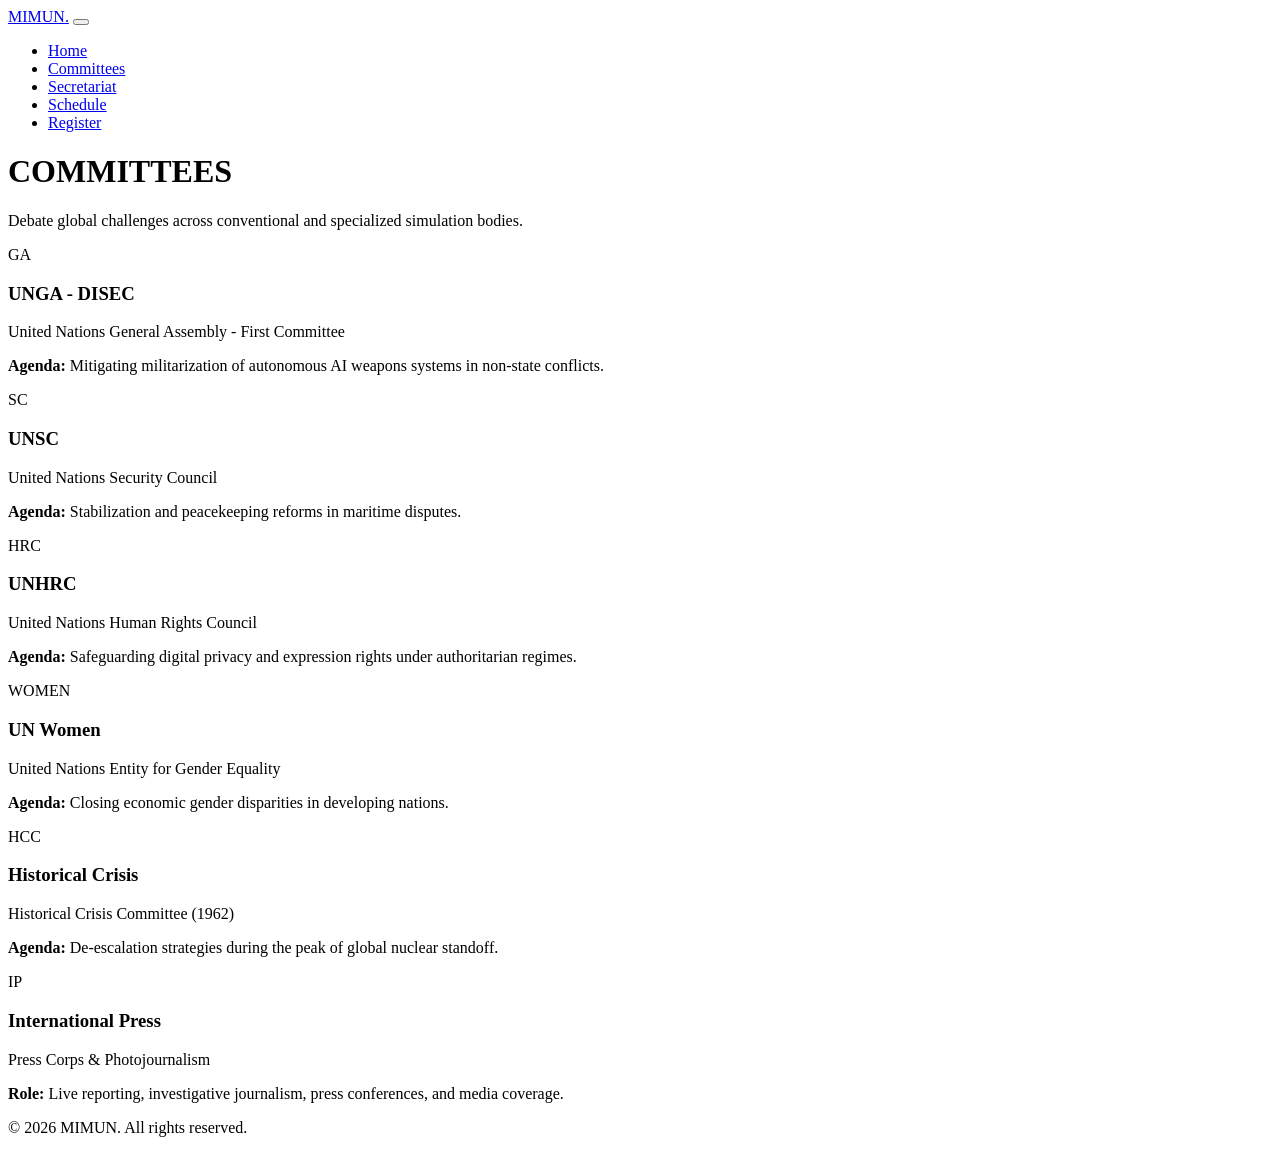
==== committees.html @ 98bffe76 "Create committees.html" ====
<!DOCTYPE html>
<html lang="en">
<head>
  <meta charset="UTF-8" />
  <meta name="viewport" content="width=device-width, initial-scale=1.0" />
  <title>Committees — MIMUN 2026</title>
  <link rel="stylesheet" href="css/style.css" />
  <link href="https://fonts.googleapis.com/css2?family=Space+Grotesk:wght@300;500;700&family=Inter:wght@300;400;600&display=swap" rel="stylesheet">
</head>
<body>

  <nav class="navbar">
    <div class="nav-container">
      <a href="index.html" class="brand">MIMUN<span>.</span></a>
      <button class="nav-toggle" id="navToggle"><span class="hamburger"></span></button>
      <ul class="nav-links" id="navLinks">
        <li><a href="index.html">Home</a></li>
        <li><a href="committees.html" class="active">Committees</a></li>
        <li><a href="secretariat.html">Secretariat</a></li>
        <li><a href="schedule.html">Schedule</a></li>
        <li><a href="contact.html" class="btn-primary">Register</a></li>
      </ul>
    </div>
  </nav>

  <header class="page-header">
    <div class="container">
      <h1>COMMITTEES</h1>
      <p>Debate global challenges across conventional and specialized simulation bodies.</p>
    </div>
  </header>

  <section class="container page-content">
    <div class="committees-grid">
      <div class="committee-card">
        <span class="comm-badge">GA</span>
        <h3>UNGA - DISEC</h3>
        <p class="comm-full">United Nations General Assembly - First Committee</p>
        <p class="agenda"><strong>Agenda:</strong> Mitigating militarization of autonomous AI weapons systems in non-state conflicts.</p>
      </div>

      <div class="committee-card">
        <span class="comm-badge">SC</span>
        <h3>UNSC</h3>
        <p class="comm-full">United Nations Security Council</p>
        <p class="agenda"><strong>Agenda:</strong> Stabilization and peacekeeping reforms in maritime disputes.</p>
      </div>

      <div class="committee-card">
        <span class="comm-badge">HRC</span>
        <h3>UNHRC</h3>
        <p class="comm-full">United Nations Human Rights Council</p>
        <p class="agenda"><strong>Agenda:</strong> Safeguarding digital privacy and expression rights under authoritarian regimes.</p>
      </div>

      <div class="committee-card">
        <span class="comm-badge">WOMEN</span>
        <h3>UN Women</h3>
        <p class="comm-full">United Nations Entity for Gender Equality</p>
        <p class="agenda"><strong>Agenda:</strong> Closing economic gender disparities in developing nations.</p>
      </div>

      <div class="committee-card">
        <span class="comm-badge">HCC</span>
        <h3>Historical Crisis</h3>
        <p class="comm-full">Historical Crisis Committee (1962)</p>
        <p class="agenda"><strong>Agenda:</strong> De-escalation strategies during the peak of global nuclear standoff.</p>
      </div>

      <div class="committee-card">
        <span class="comm-badge">IP</span>
        <h3>International Press</h3>
        <p class="comm-full">Press Corps & Photojournalism</p>
        <p class="agenda"><strong>Role:</strong> Live reporting, investigative journalism, press conferences, and media coverage.</p>
      </div>
    </div>
  </section>

  <footer>
    <div class="container footer-content">
      <p>&copy; 2026 MIMUN. All rights reserved.</p>
    </div>
  </footer>

  <script src="js/main.js"></script>
</body>
</html>
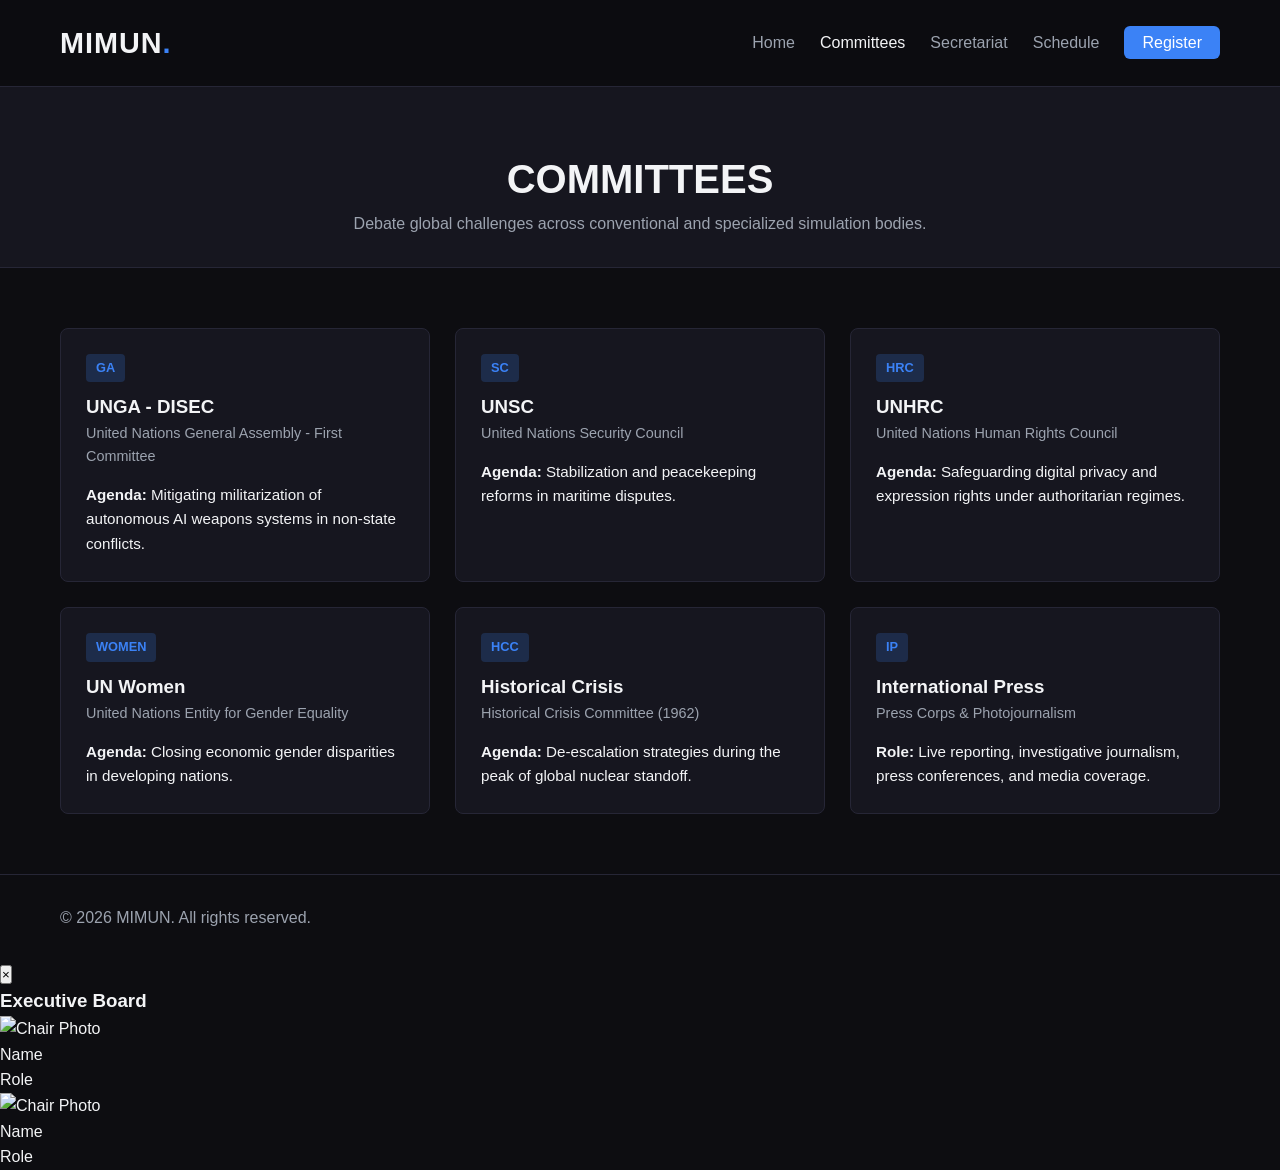
==== commit c3727e35: "Update committees.html" ====
--- a/committees.html
+++ b/committees.html
@@ -82,6 +82,25 @@
     </div>
   </footer>
 
+  <div class="modal-overlay" id="chairsModal">
+    <div class="modal-content">
+      <button class="modal-close" id="modalClose">&times;</button>
+      <h3 class="modal-title" id="modalCommitteeName">Executive Board</h3>
+      <div class="chairs-grid">
+        <div class="chair-card">
+          <img src="" id="chair1Img" alt="Chair Photo" class="chair-img">
+          <div class="chair-name" id="chair1Name">Name</div>
+          <div class="chair-role" id="chair1Role">Role</div>
+        </div>
+        <div class="chair-card">
+          <img src="" id="chair2Img" alt="Chair Photo" class="chair-img">
+          <div class="chair-name" id="chair2Name">Name</div>
+          <div class="chair-role" id="chair2Role">Role</div>
+        </div>
+      </div>
+    </div>
+  </div>
+
   <script src="js/main.js"></script>
 </body>
 </html>
--- a/css/style.css
+++ b/css/style.css
@@ -0,0 +1,393 @@
+:root {
+  --bg-color: #0d0d11;
+  --card-bg: #16161f;
+  --accent-color: #3b82f6;
+  --text-main: #f3f4f6;
+  --text-muted: #9ca3af;
+  --border-color: #262636;
+}
+
+* {
+  margin: 0;
+  padding: 0;
+  box-sizing: border-box;
+}
+
+body {
+  background-color: var(--bg-color);
+  color: var(--text-main);
+  font-family: 'Inter', sans-serif;
+  line-height: 1.6;
+}
+
+h1, h2, h3, h4, .brand {
+  font-family: 'Space Grotesk', sans-serif;
+}
+
+a {
+  text-decoration: none;
+  color: inherit;
+}
+
+.container {
+  max-width: 1200px;
+  margin: 0 auto;
+  padding: 0 20px;
+}
+
+/* Navigation */
+.navbar {
+  background-color: rgba(13, 13, 17, 0.9);
+  backdrop-filter: blur(10px);
+  position: sticky;
+  top: 0;
+  z-index: 100;
+  border-bottom: 1px solid var(--border-color);
+}
+
+.nav-container {
+  display: flex;
+  justify-content: space-between;
+  align-items: center;
+  padding: 20px;
+  max-width: 1200px;
+  margin: 0 auto;
+}
+
+.brand {
+  font-size: 1.8rem;
+  font-weight: 700;
+  letter-spacing: 1px;
+}
+
+.brand span {
+  color: var(--accent-color);
+}
+
+.nav-links {
+  display: flex;
+  list-style: none;
+  gap: 25px;
+  align-items: center;
+}
+
+.nav-links a {
+  color: var(--text-muted);
+  font-weight: 500;
+  transition: color 0.3s;
+}
+
+.nav-links a:hover, .nav-links a.active {
+  color: var(--text-main);
+}
+
+.btn-primary {
+  background: var(--accent-color);
+  color: #fff !important;
+  padding: 8px 18px;
+  border-radius: 6px;
+}
+
+.nav-toggle {
+  display: none;
+  background: none;
+  border: none;
+  cursor: pointer;
+}
+
+/* Hero */
+.hero {
+  padding: 120px 20px;
+  text-align: center;
+  background: radial-gradient(circle at center, #1e293b 0%, var(--bg-color) 70%);
+}
+
+.tagline {
+  color: var(--accent-color);
+  letter-spacing: 2px;
+  font-weight: 600;
+  font-size: 0.9rem;
+  margin-bottom: 15px;
+}
+
+.hero-title {
+  font-size: 3.5rem;
+  font-weight: 700;
+  margin-bottom: 20px;
+}
+
+.hero-title span {
+  color: var(--accent-color);
+}
+
+.hero-subtitle {
+  color: var(--text-muted);
+  font-size: 1.2rem;
+  max-width: 600px;
+  margin: 0 auto 30px auto;
+}
+
+.hero-actions {
+  display: flex;
+  justify-content: center;
+  gap: 15px;
+}
+
+.btn-hero-primary {
+  background: var(--accent-color);
+  color: #fff;
+  padding: 12px 28px;
+  border-radius: 6px;
+  font-weight: 600;
+}
+
+.btn-hero-secondary {
+  border: 1px solid var(--border-color);
+  padding: 12px 28px;
+  border-radius: 6px;
+  font-weight: 600;
+}
+
+/* Stats */
+.stats-section {
+  border-y: 1px solid var(--border-color);
+  background: var(--card-bg);
+  padding: 40px 0;
+}
+
+.stats-grid {
+  display: grid;
+  grid-template-columns: repeat(auto-fit, minmax(180px, 1fr));
+  text-align: center;
+  gap: 20px;
+}
+
+.stat-card h3 {
+  font-size: 2.2rem;
+  color: var(--accent-color);
+}
+
+.stat-card p {
+  color: var(--text-muted);
+}
+
+/* Pillars */
+.pillars-section {
+  padding: 80px 0;
+}
+
+.section-title {
+  text-align: center;
+  font-size: 2rem;
+  margin-bottom: 40px;
+}
+
+.pillars-grid {
+  display: grid;
+  grid-template-columns: repeat(auto-fit, minmax(280px, 1fr));
+  gap: 20px;
+}
+
+.pillar-card {
+  background: var(--card-bg);
+  padding: 30px;
+  border: 1px solid var(--border-color);
+  border-radius: 8px;
+}
+
+.pillar-num {
+  color: var(--accent-color);
+  font-weight: 700;
+}
+
+.pillar-card h3 {
+  margin: 15px 0 10px 0;
+}
+
+.pillar-card p {
+  color: var(--text-muted);
+}
+
+/* Details Section */
+.details-section {
+  padding: 60px 0;
+}
+
+.details-box {
+  background: var(--card-bg);
+  border: 1px solid var(--border-color);
+  padding: 40px;
+  border-radius: 12px;
+  display: flex;
+  justify-content: space-around;
+  flex-wrap: wrap;
+  gap: 20px;
+  text-align: center;
+}
+
+.details-box h4 {
+  color: var(--accent-color);
+  margin-bottom: 5px;
+}
+
+/* Page Layouts */
+.page-header {
+  padding: 60px 0 30px 0;
+  text-align: center;
+  background: var(--card-bg);
+  border-bottom: 1px solid var(--border-color);
+}
+
+.page-header h1 {
+  font-size: 2.5rem;
+}
+
+.page-header p {
+  color: var(--text-muted);
+}
+
+.page-content {
+  padding: 60px 20px;
+}
+
+/* Grid Layouts */
+.committees-grid, .team-grid {
+  display: grid;
+  grid-template-columns: repeat(auto-fit, minmax(300px, 1fr));
+  gap: 25px;
+}
+
+.committee-card, .team-card {
+  background: var(--card-bg);
+  border: 1px solid var(--border-color);
+  padding: 25px;
+  border-radius: 8px;
+}
+
+.comm-badge {
+  display: inline-block;
+  background: rgba(59, 130, 246, 0.2);
+  color: var(--accent-color);
+  padding: 4px 10px;
+  font-size: 0.8rem;
+  font-weight: bold;
+  border-radius: 4px;
+  margin-bottom: 10px;
+}
+
+.comm-full {
+  color: var(--text-muted);
+  font-size: 0.9rem;
+  margin-bottom: 15px;
+}
+
+.agenda {
+  font-size: 0.95rem;
+}
+
+.avatar-placeholder {
+  width: 70px;
+  height: 70px;
+  border-radius: 50%;
+  background: var(--border-color);
+  display: flex;
+  align-items: center;
+  justify-content: center;
+  font-weight: bold;
+  color: var(--accent-color);
+  margin-bottom: 15px;
+}
+
+.team-card .role {
+  color: var(--text-muted);
+  font-size: 0.9rem;
+}
+
+/* Schedule */
+.timeline {
+  display: flex;
+  flex-direction: column;
+  gap: 15px;
+  margin-top: 20px;
+}
+
+.timeline-item {
+  background: var(--card-bg);
+  border: 1px solid var(--border-color);
+  padding: 15px 25px;
+  border-radius: 8px;
+  display: flex;
+  gap: 30px;
+  align-items: center;
+}
+
+.timeline-item .time {
+  color: var(--accent-color);
+  font-weight: bold;
+  min-width: 160px;
+}
+
+/* Form */
+.form-container {
+  max-width: 600px;
+  margin: 0 auto;
+  background: var(--card-bg);
+  padding: 30px;
+  border: 1px solid var(--border-color);
+  border-radius: 8px;
+}
+
+.form-group {
+  margin-bottom: 20px;
+}
+
+.form-group label {
+  display: block;
+  margin-bottom: 8px;
+  color: var(--text-muted);
+}
+
+.form-group input, .form-group select, .form-group textarea {
+  width: 100%;
+  padding: 10px;
+  background: #0d0d11;
+  border: 1px solid var(--border-color);
+  color: #fff;
+  border-radius: 4px;
+}
+
+/* Footer */
+footer {
+  border-top: 1px solid var(--border-color);
+  padding: 30px 0;
+  text-align: center;
+  color: var(--text-muted);
+}
+
+.footer-content {
+  display: flex;
+  justify-content: space-between;
+  align-items: center;
+  flex-wrap: wrap;
+  gap: 15px;
+}
+
+.socials a {
+  margin-left: 15px;
+  color: var(--text-muted);
+}
+
+/* Responsive */
+@media (max-width: 768px) {
+  .nav-links {
+    display: none;
+  }
+  .hero-title {
+    font-size: 2.5rem;
+  }
+  .timeline-item {
+    flex-direction: column;
+    align-items: flex-start;
+    gap: 5px;
+  }
+}
